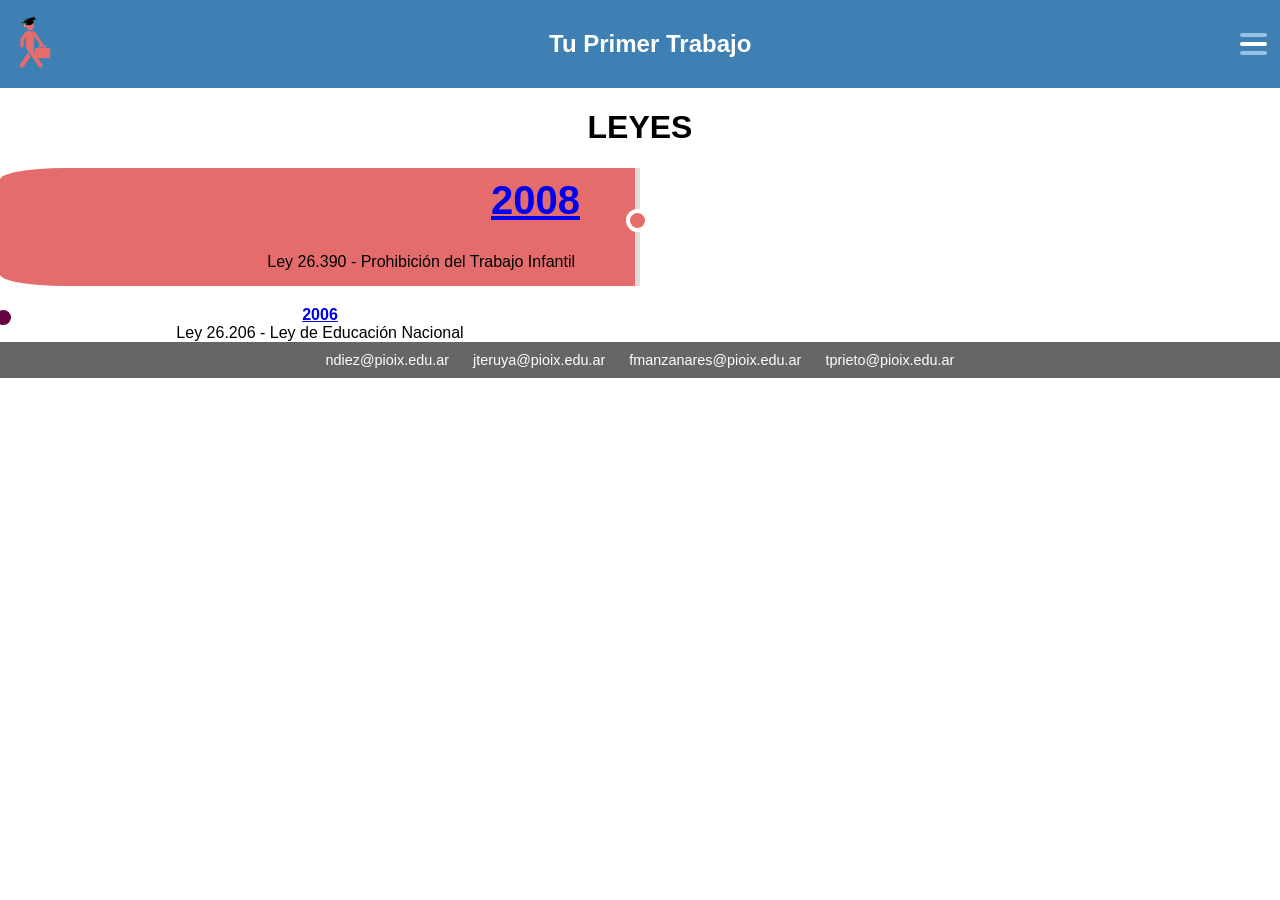
==== html/index2.html @ 0ab8a54b "Commit de la clase del 07/11" ====
<!DOCTYPE html>
<html lang="es">
<head>
    <meta charset="UTF-8">
    <meta name="viewport" content="width=device-width, initial-scale=1.0">
    <title>Tu Primer Trabajo</title>
    <link rel="stylesheet" href="../css/styles2.css">
    <script src="../java/script.js"></script>
</head>
<body>
    <header>
        <img class="logo" src="../img/logo.png" title="logo" onclick="window.location.href='../index.html'" style="cursor: pointer;">
        <h2 class="nombre">Tu Primer Trabajo</h2>
        <div class="hamburger" onclick="hamburger()">
            <span class="celeste"></span>
            <span class="blanco"></span>
            <span class="celeste"></span>
        </div>
    </header>
    <nav id="menu">
        <a href="../html/index2.html">Leyes Laborales</a>
        <a href="../html/index3.html">Modalidad Laboral</a>
        <a href="../html/index4.html">Búsqueda de Trabajo</a>
    </nav>





    
    <main>
        <h1>LEYES</h1>
        <div class="contenedorLinea">
            <div class="leyImp" href="">
                <div class="año">
                    <a href="index2_1.html"><b>2008</b></a>
                </div>
                <div class="ley">Ley 26.390 - Prohibición del Trabajo Infantil</div>
            </div>
            <div class="leyPar" href=""></div>
                <div class="año">
                    <a href="index2_2.html"><b>2006</b></a>
                </div>
                <div class="ley">Ley 26.206 - Ley de Educación Nacional</div>
            </div>
        </div>
        
    </main>











    
    <footer>
        <a>ndiez@pioix.edu.ar</a>
        <a>jteruya@pioix.edu.ar</a>
        <a>fmanzanares@pioix.edu.ar</a>
        <a>tprieto@pioix.edu.ar</a>
    </footer>
</body>
</html>
---- css/styles2.css ----
body {
  font-family: Arial, sans-serif;
  margin: 0;
  padding: 0;
  background-color: #ffffff;
}

header {
  background-color: #3f80b4;
  color: #ffffff;
  padding: 10px;
  display: flex;
  align-items: center;
  justify-content: space-between;
}

.logo {
  width: 4%;
}





/*HAMBURGUER*//*HAMBURGUER*//*HAMBURGUER*//*HAMBURGUER*//*HAMBURGUER*/
/*HAMBURGUER*//*HAMBURGUER*//*HAMBURGUER*//*HAMBURGUER*//*HAMBURGUER*/
.hamburger {
  display: flex;
  flex-direction: column;
  cursor: pointer;
  width: 30px;
  gap: 5px;
  z-index: 2;
}
.hamburger:hover{
  display: flex;
  flex-direction: column;
  cursor: pointer;
  width: 40px;
  transition: 0.3s;
  gap: 5px;
  z-index: 2;
}
.celeste {
  display: block;
  width: 90%;
  height: 4px;
  background-color: #98c1e6;
  border-radius: 5px;
  transition: 0.3s;
}
.blanco {
  display: block;
  width: 90%;
  height: 4px;
  background-color: #ffffff;
  border-radius: 5px;
  transition: 0.3s;
}
#menu {
  display: none;
  background-color: #2c3e50;
  text-align: center;
  padding: 10px 0;
  width: 100%;
}
#menu.visible {
  display: flex;
  justify-content: center;
}
#menu a {
  color: #ffffff;
  text-decoration: none;
  margin: 0 15px;
  padding: 10px;
}
#menu a:hover {
  background-color: #34495e;
  border-radius: 5px;
}
/*HAMBURGUER*//*HAMBURGUER*//*HAMBURGUER*//*HAMBURGUER*//*HAMBURGUER*/
/*HAMBURGUER*//*HAMBURGUER*//*HAMBURGUER*//*HAMBURGUER*//*HAMBURGUER*/








main {
  text-align: center;
}
.contenedorLinea {
  position: relative;
  max-width: 50%;
}
.leyImp {
  position: relative;
  margin-top: 20px;
  margin-bottom: 20px;
  padding-right: 50px;
  background: #e56c6c;
  border-top-left-radius: 10%;
  border-bottom-left-radius: 10%;
  z-index: 0;
}
.leyImp::after {  /* LINEA */
  content: '';
  position: absolute;
  right: 0; 
  top: 0; 
  bottom: 0; 
  width: 5px; 
  background-color: #ddd; 
  z-index: 1;
}
.leyImp::before {  /* PUNTO */
  content: '';
  position: absolute;
  right: -8.5px; 
  top: 35%; 
  width: 15px; 
  height: 15px; 
  background-color: #e66c6c; 
  border-radius: 50%; 
  border: 4.5px solid;
  border-color: #ffffff;
  z-index: 2; 
}

.leyImp .año {
  text-align: right;
  font-size: 40px;
  color: #292929;
  padding: 10px;
  border-radius: 5px;
  position: relative;
  margin-bottom: 5px;
}
.leyImp .ley {
  text-align: right;
  padding: 15px;
  border-radius: 5px;
}
.leyPar {
  position: relative;
  margin-top: 20px;
  margin-bottom: 20px;
  padding-left: 50px;
  background: #660340;
  border-top-left-radius: 10%;
  border-bottom-left-radius: 10%;
  z-index: 0;
}
.leyPar::before {  /* LINEA */
  content: '';
  position: absolute;
  left: 0; 
  top: 0; 
  bottom: 0; 
  width: 5px; 
  background-color: #ddd; 
  z-index: 1;
}
.leyPar::after {  /* PUNTO */
  content: '';
  position: absolute;
  left: -8.5px; 
  top: 35%; 
  width: 15px; 
  height: 15px; 
  background-color: #660340; 
  border-radius: 50%; 
  border: 4.5px solid;
  border-color: #ffffff;
  z-index: 2; 
}

.leyPar .año {
  text-align: left;
  font-size: 40px;
  color: #292929;
  padding: 10px;
  border-radius: 5px;
  position: relative;
  margin-bottom: 5px;
}
.leyPar .ley {
  text-align: left;
  padding: 15px;
  border-radius: 5px;
}

/*FOOTER*//*FOOTER*//*FOOTER*//*FOOTER*//*FOOTER*//*FOOTER*//*FOOTER*/
/*FOOTER*//*FOOTER*//*FOOTER*//*FOOTER*//*FOOTER*//*FOOTER*//*FOOTER*/
footer {
  background-color: #666666;
  color: #ffffff;
  text-align: center;
  padding: 10px;
  font-size: 0.9em;
}

footer a {
  color: #ffffff;
  text-decoration: none;
  margin: 0 10px;
}

footer a:hover {
  text-decoration: underline;
}
/*FOOTER*//*FOOTER*//*FOOTER*//*FOOTER*//*FOOTER*//*FOOTER*//*FOOTER*/
/*FOOTER*//*FOOTER*//*FOOTER*//*FOOTER*//*FOOTER*//*FOOTER*//*FOOTER*/
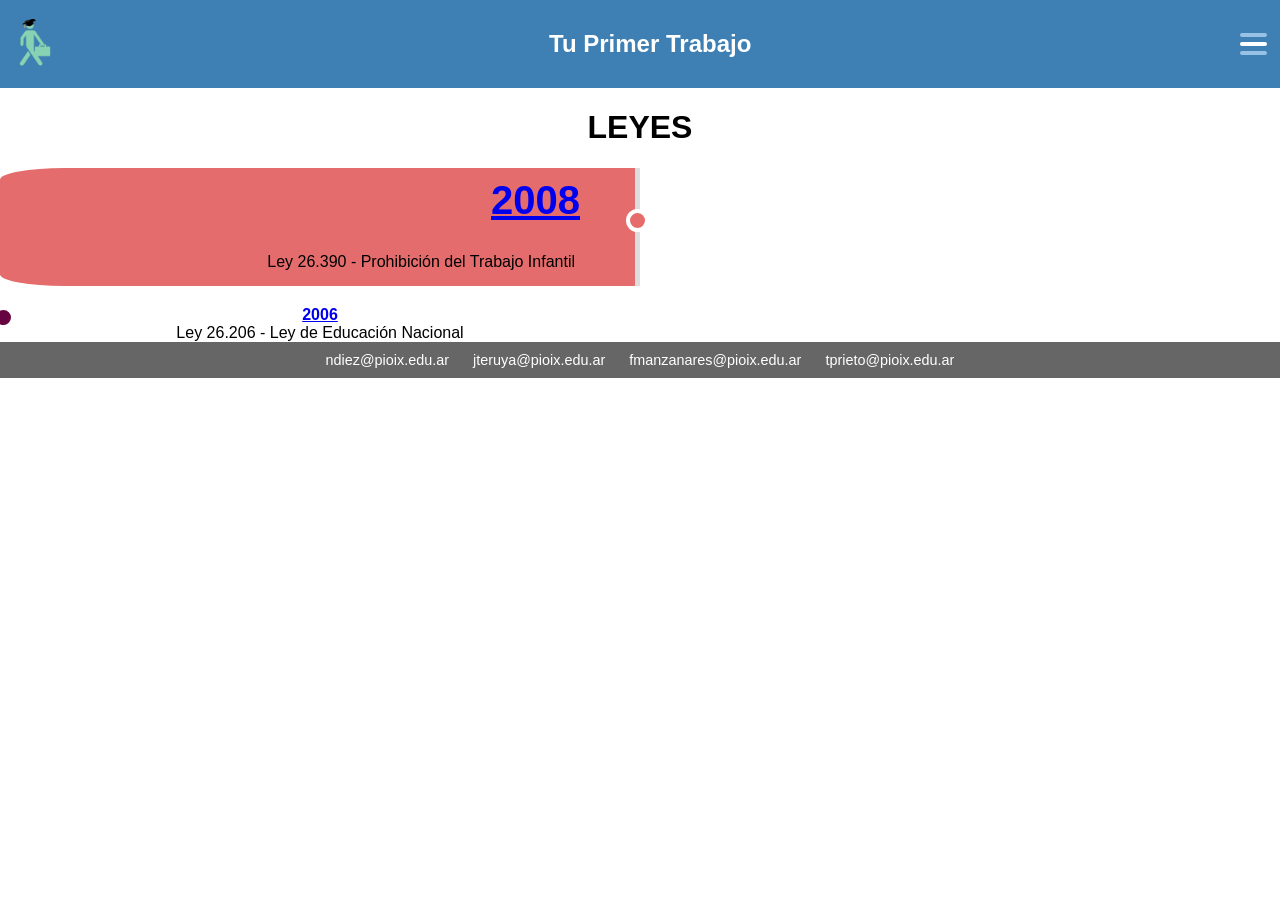
==== commit f048c08b: "Cambios 18/11" ====
--- a/html/index2.html
+++ b/html/index2.html
@@ -1,68 +1,68 @@
-<!DOCTYPE html>
-<html lang="es">
-<head>
-    <meta charset="UTF-8">
-    <meta name="viewport" content="width=device-width, initial-scale=1.0">
-    <title>Tu Primer Trabajo</title>
-    <link rel="stylesheet" href="../css/styles2.css">
-    <script src="../java/script.js"></script>
-</head>
-<body>
-    <header>
-        <img class="logo" src="../img/logo.png" title="logo" onclick="window.location.href='../index.html'" style="cursor: pointer;">
-        <h2 class="nombre">Tu Primer Trabajo</h2>
-        <div class="hamburger" onclick="hamburger()">
-            <span class="celeste"></span>
-            <span class="blanco"></span>
-            <span class="celeste"></span>
-        </div>
-    </header>
-    <nav id="menu">
-        <a href="../html/index2.html">Leyes Laborales</a>
-        <a href="../html/index3.html">Modalidad Laboral</a>
-        <a href="../html/index4.html">Búsqueda de Trabajo</a>
-    </nav>
-
-
-
-
-
-    
-    <main>
-        <h1>LEYES</h1>
-        <div class="contenedorLinea">
-            <div class="leyImp" href="">
-                <div class="año">
-                    <a href="index2_1.html"><b>2008</b></a>
-                </div>
-                <div class="ley">Ley 26.390 - Prohibición del Trabajo Infantil</div>
-            </div>
-            <div class="leyPar" href=""></div>
-                <div class="año">
-                    <a href="index2_2.html"><b>2006</b></a>
-                </div>
-                <div class="ley">Ley 26.206 - Ley de Educación Nacional</div>
-            </div>
-        </div>
-        
-    </main>
-
-
-
-
-
-
-
-
-
-
-
-    
-    <footer>
-        <a>ndiez@pioix.edu.ar</a>
-        <a>jteruya@pioix.edu.ar</a>
-        <a>fmanzanares@pioix.edu.ar</a>
-        <a>tprieto@pioix.edu.ar</a>
-    </footer>
-</body>
+<!DOCTYPE html>
+<html lang="es">
+<head>
+    <meta charset="UTF-8">
+    <meta name="viewport" content="width=device-width, initial-scale=1.0">
+    <title>Tu Primer Trabajo</title>
+    <link rel="stylesheet" href="../css/styles2.css">
+    <script src="../java/script.js"></script>
+</head>
+<body>
+    <header>
+        <img class="logo" src="../img/logo.png" title="logo" onclick="window.location.href='../index.html'" style="cursor: pointer;">
+        <h2 class="nombre">Tu Primer Trabajo</h2>
+        <div class="hamburger" onclick="hamburger()">
+            <span class="celeste"></span>
+            <span class="blanco"></span>
+            <span class="celeste"></span>
+        </div>
+    </header>
+    <nav id="menu">
+        <a href="../html/index2.html">Leyes Laborales</a>
+        <a href="../html/index3.html">Modalidad Laboral</a>
+        <a href="../html/index4.html">Búsqueda de Trabajo</a>
+    </nav>
+
+
+
+
+
+    
+    <main>
+        <h1>LEYES</h1>
+        <div class="contenedorLinea">
+            <div class="leyImp" href="">
+                <div class="año">
+                    <a href="index2_1.html"><b>2008</b></a>
+                </div>
+                <div class="ley">Ley 26.390 - Prohibición del Trabajo Infantil</div>
+            </div>
+            <div class="leyPar" href=""></div>
+                <div class="año">
+                    <a href="index2_2.html"><b>2006</b></a>
+                </div>
+                <div class="ley">Ley 26.206 - Ley de Educación Nacional</div>
+            </div>
+        </div>
+        
+    </main>
+
+
+
+
+
+
+
+
+
+
+
+    
+    <footer>
+        <a>ndiez@pioix.edu.ar</a>
+        <a>jteruya@pioix.edu.ar</a>
+        <a>fmanzanares@pioix.edu.ar</a>
+        <a>tprieto@pioix.edu.ar</a>
+    </footer>
+</body>
 </html>
--- a/css/styles2.css
+++ b/css/styles2.css
@@ -1,215 +1,215 @@
-body {
-  font-family: Arial, sans-serif;
-  margin: 0;
-  padding: 0;
-  background-color: #ffffff;
-}
-
-header {
-  background-color: #3f80b4;
-  color: #ffffff;
-  padding: 10px;
-  display: flex;
-  align-items: center;
-  justify-content: space-between;
-}
-
-.logo {
-  width: 4%;
-}
-
-
-
-
-
-/*HAMBURGUER*//*HAMBURGUER*//*HAMBURGUER*//*HAMBURGUER*//*HAMBURGUER*/
-/*HAMBURGUER*//*HAMBURGUER*//*HAMBURGUER*//*HAMBURGUER*//*HAMBURGUER*/
-.hamburger {
-  display: flex;
-  flex-direction: column;
-  cursor: pointer;
-  width: 30px;
-  gap: 5px;
-  z-index: 2;
-}
-.hamburger:hover{
-  display: flex;
-  flex-direction: column;
-  cursor: pointer;
-  width: 40px;
-  transition: 0.3s;
-  gap: 5px;
-  z-index: 2;
-}
-.celeste {
-  display: block;
-  width: 90%;
-  height: 4px;
-  background-color: #98c1e6;
-  border-radius: 5px;
-  transition: 0.3s;
-}
-.blanco {
-  display: block;
-  width: 90%;
-  height: 4px;
-  background-color: #ffffff;
-  border-radius: 5px;
-  transition: 0.3s;
-}
-#menu {
-  display: none;
-  background-color: #2c3e50;
-  text-align: center;
-  padding: 10px 0;
-  width: 100%;
-}
-#menu.visible {
-  display: flex;
-  justify-content: center;
-}
-#menu a {
-  color: #ffffff;
-  text-decoration: none;
-  margin: 0 15px;
-  padding: 10px;
-}
-#menu a:hover {
-  background-color: #34495e;
-  border-radius: 5px;
-}
-/*HAMBURGUER*//*HAMBURGUER*//*HAMBURGUER*//*HAMBURGUER*//*HAMBURGUER*/
-/*HAMBURGUER*//*HAMBURGUER*//*HAMBURGUER*//*HAMBURGUER*//*HAMBURGUER*/
-
-
-
-
-
-
-
-
-main {
-  text-align: center;
-}
-.contenedorLinea {
-  position: relative;
-  max-width: 50%;
-}
-.leyImp {
-  position: relative;
-  margin-top: 20px;
-  margin-bottom: 20px;
-  padding-right: 50px;
-  background: #e56c6c;
-  border-top-left-radius: 10%;
-  border-bottom-left-radius: 10%;
-  z-index: 0;
-}
-.leyImp::after {  /* LINEA */
-  content: '';
-  position: absolute;
-  right: 0; 
-  top: 0; 
-  bottom: 0; 
-  width: 5px; 
-  background-color: #ddd; 
-  z-index: 1;
-}
-.leyImp::before {  /* PUNTO */
-  content: '';
-  position: absolute;
-  right: -8.5px; 
-  top: 35%; 
-  width: 15px; 
-  height: 15px; 
-  background-color: #e66c6c; 
-  border-radius: 50%; 
-  border: 4.5px solid;
-  border-color: #ffffff;
-  z-index: 2; 
-}
-
-.leyImp .año {
-  text-align: right;
-  font-size: 40px;
-  color: #292929;
-  padding: 10px;
-  border-radius: 5px;
-  position: relative;
-  margin-bottom: 5px;
-}
-.leyImp .ley {
-  text-align: right;
-  padding: 15px;
-  border-radius: 5px;
-}
-.leyPar {
-  position: relative;
-  margin-top: 20px;
-  margin-bottom: 20px;
-  padding-left: 50px;
-  background: #660340;
-  border-top-left-radius: 10%;
-  border-bottom-left-radius: 10%;
-  z-index: 0;
-}
-.leyPar::before {  /* LINEA */
-  content: '';
-  position: absolute;
-  left: 0; 
-  top: 0; 
-  bottom: 0; 
-  width: 5px; 
-  background-color: #ddd; 
-  z-index: 1;
-}
-.leyPar::after {  /* PUNTO */
-  content: '';
-  position: absolute;
-  left: -8.5px; 
-  top: 35%; 
-  width: 15px; 
-  height: 15px; 
-  background-color: #660340; 
-  border-radius: 50%; 
-  border: 4.5px solid;
-  border-color: #ffffff;
-  z-index: 2; 
-}
-
-.leyPar .año {
-  text-align: left;
-  font-size: 40px;
-  color: #292929;
-  padding: 10px;
-  border-radius: 5px;
-  position: relative;
-  margin-bottom: 5px;
-}
-.leyPar .ley {
-  text-align: left;
-  padding: 15px;
-  border-radius: 5px;
-}
-
-/*FOOTER*//*FOOTER*//*FOOTER*//*FOOTER*//*FOOTER*//*FOOTER*//*FOOTER*/
-/*FOOTER*//*FOOTER*//*FOOTER*//*FOOTER*//*FOOTER*//*FOOTER*//*FOOTER*/
-footer {
-  background-color: #666666;
-  color: #ffffff;
-  text-align: center;
-  padding: 10px;
-  font-size: 0.9em;
-}
-
-footer a {
-  color: #ffffff;
-  text-decoration: none;
-  margin: 0 10px;
-}
-
-footer a:hover {
-  text-decoration: underline;
-}
-/*FOOTER*//*FOOTER*//*FOOTER*//*FOOTER*//*FOOTER*//*FOOTER*//*FOOTER*/
+body {
+  font-family: Arial, sans-serif;
+  margin: 0;
+  padding: 0;
+  background-color: #ffffff;
+}
+
+header {
+  background-color: #3f80b4;
+  color: #ffffff;
+  padding: 10px;
+  display: flex;
+  align-items: center;
+  justify-content: space-between;
+}
+
+.logo {
+  width: 4%;
+}
+
+
+
+
+
+/*HAMBURGUER*//*HAMBURGUER*//*HAMBURGUER*//*HAMBURGUER*//*HAMBURGUER*/
+/*HAMBURGUER*//*HAMBURGUER*//*HAMBURGUER*//*HAMBURGUER*//*HAMBURGUER*/
+.hamburger {
+  display: flex;
+  flex-direction: column;
+  cursor: pointer;
+  width: 30px;
+  gap: 5px;
+  z-index: 2;
+  transition: all ease 0.3s;
+}
+.hamburger:hover{
+  display: flex;
+  flex-direction: column;
+  cursor: pointer;
+  transform: scale(1.2);
+  gap: 5px;
+  z-index: 2;
+}
+.celeste {
+  display: block;
+  width: 90%;
+  height: 4px;
+  background-color: #98c1e6;
+  border-radius: 5px;
+  transition: 0.3s;
+}
+.blanco {
+  display: block;
+  width: 90%;
+  height: 4px;
+  background-color: #ffffff;
+  border-radius: 5px;
+  transition: 0.3s;
+}
+#menu {
+  display: none;
+  background-color: #2c3e50;
+  text-align: center;
+  padding: 10px 0;
+  width: 100%;
+}
+#menu.visible {
+  display: flex;
+  justify-content: center;
+}
+#menu a {
+  color: #ffffff;
+  text-decoration: none;
+  margin: 0 15px;
+  padding: 10px;
+}
+#menu a:hover {
+  background-color: #34495e;
+  border-radius: 5px;
+}
+/*HAMBURGUER*//*HAMBURGUER*//*HAMBURGUER*//*HAMBURGUER*//*HAMBURGUER*/
+/*HAMBURGUER*//*HAMBURGUER*//*HAMBURGUER*//*HAMBURGUER*//*HAMBURGUER*/
+
+
+
+
+
+
+
+
+main {
+  text-align: center;
+}
+.contenedorLinea {
+  position: relative;
+  max-width: 50%;
+}
+.leyImp {
+  position: relative;
+  margin-top: 20px;
+  margin-bottom: 20px;
+  padding-right: 50px;
+  background: #e56c6c;
+  border-top-left-radius: 10%;
+  border-bottom-left-radius: 10%;
+  z-index: 0;
+}
+.leyImp::after {  /* LINEA */
+  content: '';
+  position: absolute;
+  right: 0; 
+  top: 0; 
+  bottom: 0; 
+  width: 5px; 
+  background-color: #ddd; 
+  z-index: 1;
+}
+.leyImp::before {  /* PUNTO */
+  content: '';
+  position: absolute;
+  right: -8.5px; 
+  top: 35%; 
+  width: 15px; 
+  height: 15px; 
+  background-color: #e66c6c; 
+  border-radius: 50%; 
+  border: 4.5px solid;
+  border-color: #ffffff;
+  z-index: 2; 
+}
+
+.leyImp .año {
+  text-align: right;
+  font-size: 40px;
+  color: #292929;
+  padding: 10px;
+  border-radius: 5px;
+  position: relative;
+  margin-bottom: 5px;
+}
+.leyImp .ley {
+  text-align: right;
+  padding: 15px;
+  border-radius: 5px;
+}
+.leyPar {
+  position: relative;
+  margin-top: 20px;
+  margin-bottom: 20px;
+  padding-left: 50px;
+  background: #660340;
+  border-top-left-radius: 10%;
+  border-bottom-left-radius: 10%;
+  z-index: 0;
+}
+.leyPar::before {  /* LINEA */
+  content: '';
+  position: absolute;
+  left: 0; 
+  top: 0; 
+  bottom: 0; 
+  width: 5px; 
+  background-color: #ddd; 
+  z-index: 1;
+}
+.leyPar::after {  /* PUNTO */
+  content: '';
+  position: absolute;
+  left: -8.5px; 
+  top: 35%; 
+  width: 15px; 
+  height: 15px; 
+  background-color: #660340; 
+  border-radius: 50%; 
+  border: 4.5px solid;
+  border-color: #ffffff;
+  z-index: 2; 
+}
+
+.leyPar .año {
+  text-align: left;
+  font-size: 40px;
+  color: #292929;
+  padding: 10px;
+  border-radius: 5px;
+  position: relative;
+  margin-bottom: 5px;
+}
+.leyPar .ley {
+  text-align: left;
+  padding: 15px;
+  border-radius: 5px;
+}
+
+/*FOOTER*//*FOOTER*//*FOOTER*//*FOOTER*//*FOOTER*//*FOOTER*//*FOOTER*/
+/*FOOTER*//*FOOTER*//*FOOTER*//*FOOTER*//*FOOTER*//*FOOTER*//*FOOTER*/
+footer {
+  background-color: #666666;
+  color: #ffffff;
+  text-align: center;
+  padding: 10px;
+  font-size: 0.9em;
+}
+
+footer a {
+  color: #ffffff;
+  text-decoration: none;
+  margin: 0 10px;
+}
+
+footer a:hover {
+  text-decoration: underline;
+}
+/*FOOTER*//*FOOTER*//*FOOTER*//*FOOTER*//*FOOTER*//*FOOTER*//*FOOTER*/
 /*FOOTER*//*FOOTER*//*FOOTER*//*FOOTER*//*FOOTER*//*FOOTER*//*FOOTER*/
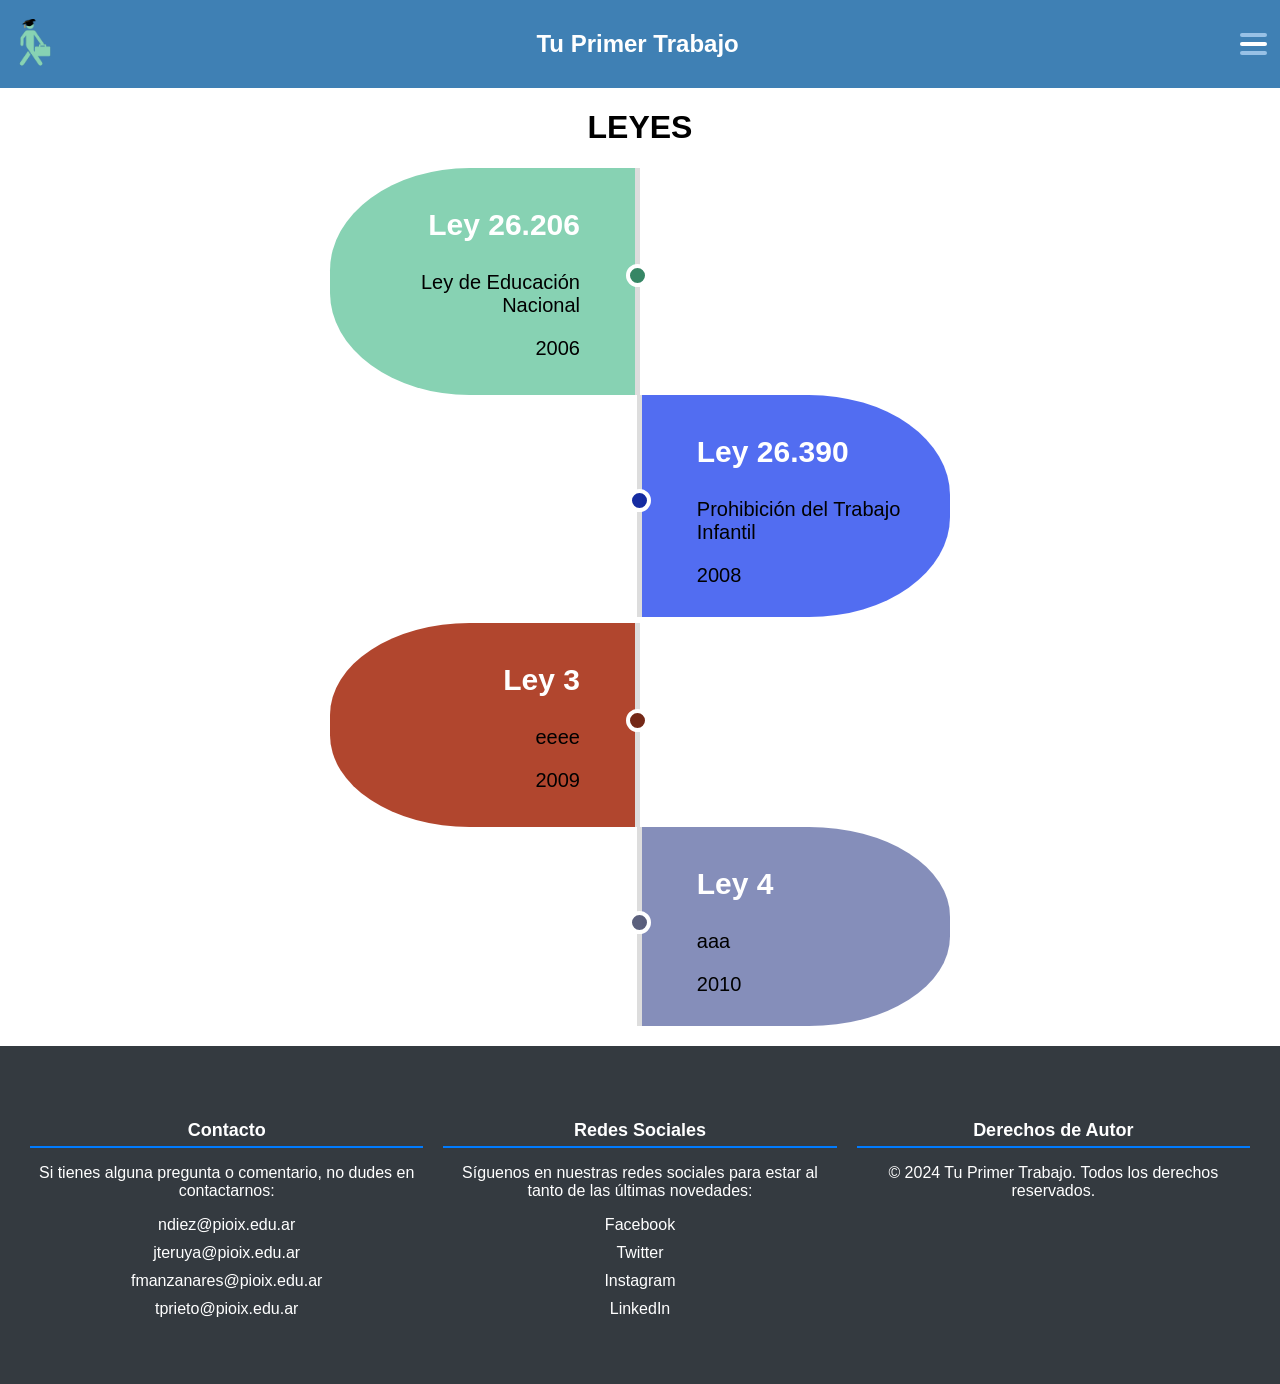
==== commit 92756b1e: "cambios 18/11" ====
--- a/html/index2.html
+++ b/html/index2.html
@@ -1,68 +1,117 @@
-<!DOCTYPE html>
-<html lang="es">
-<head>
-    <meta charset="UTF-8">
-    <meta name="viewport" content="width=device-width, initial-scale=1.0">
-    <title>Tu Primer Trabajo</title>
-    <link rel="stylesheet" href="../css/styles2.css">
-    <script src="../java/script.js"></script>
-</head>
-<body>
-    <header>
-        <img class="logo" src="../img/logo.png" title="logo" onclick="window.location.href='../index.html'" style="cursor: pointer;">
-        <h2 class="nombre">Tu Primer Trabajo</h2>
-        <div class="hamburger" onclick="hamburger()">
-            <span class="celeste"></span>
-            <span class="blanco"></span>
-            <span class="celeste"></span>
-        </div>
-    </header>
-    <nav id="menu">
-        <a href="../html/index2.html">Leyes Laborales</a>
-        <a href="../html/index3.html">Modalidad Laboral</a>
-        <a href="../html/index4.html">Búsqueda de Trabajo</a>
-    </nav>
-
-
-
-
-
-    
-    <main>
-        <h1>LEYES</h1>
-        <div class="contenedorLinea">
-            <div class="leyImp" href="">
-                <div class="año">
-                    <a href="index2_1.html"><b>2008</b></a>
-                </div>
-                <div class="ley">Ley 26.390 - Prohibición del Trabajo Infantil</div>
-            </div>
-            <div class="leyPar" href=""></div>
-                <div class="año">
-                    <a href="index2_2.html"><b>2006</b></a>
-                </div>
-                <div class="ley">Ley 26.206 - Ley de Educación Nacional</div>
-            </div>
-        </div>
-        
-    </main>
-
-
-
-
-
-
-
-
-
-
-
-    
-    <footer>
-        <a>ndiez@pioix.edu.ar</a>
-        <a>jteruya@pioix.edu.ar</a>
-        <a>fmanzanares@pioix.edu.ar</a>
-        <a>tprieto@pioix.edu.ar</a>
-    </footer>
-</body>
+<!DOCTYPE html>
+<html lang="es">
+<head>
+    <meta charset="UTF-8">
+    <meta name="viewport" content="width=device-width, initial-scale=1.0">
+    <title>Tu Primer Trabajo</title>
+    <link rel="stylesheet" href="../css/styles2.css">
+    <script src="../java/script.js"></script>
+    <link rel="icon" href="../img/logo.png">
+
+</head>
+<body>
+    <header>
+        <img class="logo" src="../img/logo.png" title="logo" onclick="window.location.href='../index.html'" style="cursor: pointer;">
+        <h2 class="nombre">Tu Primer Trabajo</h2>
+        <div class="hamburger" onclick="hamburger()">
+            <span class="celeste"></span>
+            <span class="blanco"></span>
+            <span class="celeste"></span>
+        </div>
+    </header>
+    <nav id="menu">
+        <a href="../html/index3.html">Modalidad Laboral</a>
+        <a href="../html/index4.html">Búsqueda de Trabajo</a>
+    </nav>
+
+
+
+
+
+    
+    <main>
+
+        <h1>LEYES</h1>
+
+        <div class="aux"></div>
+            <div class="contenedorLinea">
+
+                <div class="ley1" onclick="window.location.href='ley26206.html'">
+                    <section>
+                        <p class="número"><b>Ley 26.206</b></p>
+                        <p class="ley">Ley de Educación Nacional</p>
+                        <div class="año">2006</div>
+                    </section>
+                </div>
+
+                <div class="ley2" onclick="window.location.href='ley26390.html'">
+                    <section>
+                        <p class="número"><b>Ley 26.390</b></p>
+                        <p class="ley">Prohibición del Trabajo Infantil</p>
+                        <div class="año">2008</div>
+                    </section>              
+                </div>
+
+
+
+                <div class="ley3" onclick="window.location.href='ley26206.html'">
+                    <section>
+                        <p class="número"><b>Ley 3</b></p>
+                        <p class="ley">eeee</p>
+                        <div class="año">2009</div>
+                    </section>              
+                </div>
+
+                <div class="ley4" onclick="window.location.href='ley26390.html'">
+                    <section>
+                        <p class="número"><b>Ley 4</b></p>
+                        <p class="ley">aaa</p>
+                        <div class="año">2010</div>
+                    </section>
+                </div>
+
+            </div>
+        </div>
+    </main>
+
+
+
+
+
+
+
+
+
+
+
+    
+    <footer>
+        <div class="footer-general">
+            <div class="footer-seccion">
+                <h4>Contacto</h4>
+                <p>Si tienes alguna pregunta o comentario, no dudes en contactarnos:</p>
+                <ul>
+                    <li>ndiez@pioix.edu.ar</li>
+                    <li>jteruya@pioix.edu.ar</li>
+                    <li>fmanzanares@pioix.edu.ar</li>
+                    <li>tprieto@pioix.edu.ar</li>
+                </ul>
+            </div>
+            <div class="footer-seccion">
+                <h4>Redes Sociales</h4>
+                <p>Síguenos en nuestras redes sociales para estar al tanto de las últimas novedades:</p>
+                <ul>
+                    <li><a href="https://facebook.com" target="_blank">Facebook</a></li>
+                    <li><a href="https://twitter.com" target="_blank">Twitter</a></li>
+                    <li><a href="https://instagram.com" target="_blank">Instagram</a></li>
+                    <li><a href="https://linkedin.com" target="_blank">LinkedIn</a></li>
+                </ul>
+            </div>
+            <div class="footer-seccion">
+                <h4>Derechos de Autor</h4>
+                <p>&copy; 2024 Tu Primer Trabajo. Todos los derechos reservados.</p>
+            </div>
+        </div>
+    </footer>
+</body>
 </html>
--- a/css/styles2.css
+++ b/css/styles2.css
@@ -1,215 +1,653 @@
-body {
-  font-family: Arial, sans-serif;
-  margin: 0;
-  padding: 0;
-  background-color: #ffffff;
-}
-
-header {
-  background-color: #3f80b4;
-  color: #ffffff;
-  padding: 10px;
-  display: flex;
-  align-items: center;
-  justify-content: space-between;
-}
-
-.logo {
-  width: 4%;
-}
-
-
-
-
-
-/*HAMBURGUER*//*HAMBURGUER*//*HAMBURGUER*//*HAMBURGUER*//*HAMBURGUER*/
-/*HAMBURGUER*//*HAMBURGUER*//*HAMBURGUER*//*HAMBURGUER*//*HAMBURGUER*/
-.hamburger {
-  display: flex;
-  flex-direction: column;
-  cursor: pointer;
-  width: 30px;
-  gap: 5px;
-  z-index: 2;
-  transition: all ease 0.3s;
-}
-.hamburger:hover{
-  display: flex;
-  flex-direction: column;
-  cursor: pointer;
-  transform: scale(1.2);
-  gap: 5px;
-  z-index: 2;
-}
-.celeste {
-  display: block;
-  width: 90%;
-  height: 4px;
-  background-color: #98c1e6;
-  border-radius: 5px;
-  transition: 0.3s;
-}
-.blanco {
-  display: block;
-  width: 90%;
-  height: 4px;
-  background-color: #ffffff;
-  border-radius: 5px;
-  transition: 0.3s;
-}
-#menu {
-  display: none;
-  background-color: #2c3e50;
-  text-align: center;
-  padding: 10px 0;
-  width: 100%;
-}
-#menu.visible {
-  display: flex;
-  justify-content: center;
-}
-#menu a {
-  color: #ffffff;
-  text-decoration: none;
-  margin: 0 15px;
-  padding: 10px;
-}
-#menu a:hover {
-  background-color: #34495e;
-  border-radius: 5px;
-}
-/*HAMBURGUER*//*HAMBURGUER*//*HAMBURGUER*//*HAMBURGUER*//*HAMBURGUER*/
-/*HAMBURGUER*//*HAMBURGUER*//*HAMBURGUER*//*HAMBURGUER*//*HAMBURGUER*/
-
-
-
-
-
-
-
-
-main {
-  text-align: center;
-}
-.contenedorLinea {
-  position: relative;
-  max-width: 50%;
-}
-.leyImp {
-  position: relative;
-  margin-top: 20px;
-  margin-bottom: 20px;
-  padding-right: 50px;
-  background: #e56c6c;
-  border-top-left-radius: 10%;
-  border-bottom-left-radius: 10%;
-  z-index: 0;
-}
-.leyImp::after {  /* LINEA */
-  content: '';
-  position: absolute;
-  right: 0; 
-  top: 0; 
-  bottom: 0; 
-  width: 5px; 
-  background-color: #ddd; 
-  z-index: 1;
-}
-.leyImp::before {  /* PUNTO */
-  content: '';
-  position: absolute;
-  right: -8.5px; 
-  top: 35%; 
-  width: 15px; 
-  height: 15px; 
-  background-color: #e66c6c; 
-  border-radius: 50%; 
-  border: 4.5px solid;
-  border-color: #ffffff;
-  z-index: 2; 
-}
-
-.leyImp .año {
-  text-align: right;
-  font-size: 40px;
-  color: #292929;
-  padding: 10px;
-  border-radius: 5px;
-  position: relative;
-  margin-bottom: 5px;
-}
-.leyImp .ley {
-  text-align: right;
-  padding: 15px;
-  border-radius: 5px;
-}
-.leyPar {
-  position: relative;
-  margin-top: 20px;
-  margin-bottom: 20px;
-  padding-left: 50px;
-  background: #660340;
-  border-top-left-radius: 10%;
-  border-bottom-left-radius: 10%;
-  z-index: 0;
-}
-.leyPar::before {  /* LINEA */
-  content: '';
-  position: absolute;
-  left: 0; 
-  top: 0; 
-  bottom: 0; 
-  width: 5px; 
-  background-color: #ddd; 
-  z-index: 1;
-}
-.leyPar::after {  /* PUNTO */
-  content: '';
-  position: absolute;
-  left: -8.5px; 
-  top: 35%; 
-  width: 15px; 
-  height: 15px; 
-  background-color: #660340; 
-  border-radius: 50%; 
-  border: 4.5px solid;
-  border-color: #ffffff;
-  z-index: 2; 
-}
-
-.leyPar .año {
-  text-align: left;
-  font-size: 40px;
-  color: #292929;
-  padding: 10px;
-  border-radius: 5px;
-  position: relative;
-  margin-bottom: 5px;
-}
-.leyPar .ley {
-  text-align: left;
-  padding: 15px;
-  border-radius: 5px;
-}
-
-/*FOOTER*//*FOOTER*//*FOOTER*//*FOOTER*//*FOOTER*//*FOOTER*//*FOOTER*/
-/*FOOTER*//*FOOTER*//*FOOTER*//*FOOTER*//*FOOTER*//*FOOTER*//*FOOTER*/
-footer {
-  background-color: #666666;
-  color: #ffffff;
-  text-align: center;
-  padding: 10px;
-  font-size: 0.9em;
-}
-
-footer a {
-  color: #ffffff;
-  text-decoration: none;
-  margin: 0 10px;
-}
-
-footer a:hover {
-  text-decoration: underline;
-}
-/*FOOTER*//*FOOTER*//*FOOTER*//*FOOTER*//*FOOTER*//*FOOTER*//*FOOTER*/
+body {
+  font-family: Arial, sans-serif;
+  margin: 0;
+  padding: 0;
+  background-color: #ffffff;
+}
+
+header {
+  background-color: #3f80b4;
+  color: #ffffff;
+  padding: 10px;
+  display: flex;
+  align-items: center;
+  justify-content: space-between;
+}
+.logo {
+  width: 4%;
+  transition: all ease 0.3s;
+  @media (max-width:768px) {
+    width: 12.5%;
+  }
+  @media (min-width:768px) and (max-width:1024px) {
+    width: 6.5%; 
+  }
+}
+.logo:hover{
+  display: flex;
+  flex-direction: column;
+  cursor: pointer;
+  transform: scale(1.15);
+  gap: 5px;
+  z-index: 2;
+}
+@media (min-width: 1025px) {
+  header h2.nombre {
+    margin-right: 2%;
+  }
+}
+@media (min-width: 769px) and (max-width: 1024px) {
+  header h2.nombre {
+    margin-right: 3.5%;
+  }
+}
+@media (max-width: 768px) {
+  header h2.nombre {
+    margin-right: 5.5%;
+  }
+}
+/*HAMBURGUER*//*HAMBURGUER*//*HAMBURGUER*//*HAMBURGUER*//*HAMBURGUER*/
+/*HAMBURGUER*//*HAMBURGUER*//*HAMBURGUER*//*HAMBURGUER*//*HAMBURGUER*/
+.hamburger {
+display: flex;
+flex-direction: column;
+width: 30px;
+gap: 5px;
+z-index: 2;
+transition: all ease 0.3s;
+}
+.hamburger:hover{
+  display: flex;
+  flex-direction: column;
+  cursor: pointer;
+  transform: scale(1.3);
+  gap: 5px;
+  z-index: 2;
+}
+.celeste {
+display: block;
+width: 90%;
+height: 4px;
+background-color: #98c1e6;
+border-radius: 5px;
+
+}
+.blanco {
+display: block;
+width: 90%;
+height: 4px;
+background-color: #ffffff;
+border-radius: 5px;
+transition: 0.3s;
+}
+#menu {
+  display: none;
+  background-color: #2c3e50;
+  text-align: center;
+  padding: 10px 0;
+  width: 100%;
+}
+#menu.visible {
+  display: flex;
+  justify-content: center;
+}
+#menu a {
+  color: #ffffff;
+  text-decoration: none;
+  margin: 0 15px;
+  padding: 10px;
+  transition: all ease 0.3s;
+}
+#menu a:hover {
+  background-color: #34495e;
+  border-radius: 5px;
+  cursor: pointer;
+  transform: scale(1.1);
+}
+/*HAMBURGUER*//*HAMBURGUER*//*HAMBURGUER*//*HAMBURGUER*//*HAMBURGUER*/
+/*HAMBURGUER*//*HAMBURGUER*//*HAMBURGUER*//*HAMBURGUER*//*HAMBURGUER*/
+
+
+
+
+
+
+
+/*MAIN*//*MAIN*//*MAIN*//*MAIN*//*MAIN*//*MAIN*//*MAIN*//*MAIN*//*MAIN*/
+/*MAIN*//*MAIN*//*MAIN*//*MAIN*//*MAIN*//*MAIN*//*MAIN*//*MAIN*//*MAIN*/
+@media (min-width: 1025px) {
+
+  main {
+    text-align: center;
+  }
+  .contenedorLinea {
+    position: relative;
+    max-width: 100%;
+    margin-top: 20px;
+  }
+
+
+
+  .ley1 {
+    position: relative;
+    margin-left: 330px;
+    margin-right: 50%;
+    padding-right: 50px;
+    padding-bottom: 20px;
+    background-color: #87D2B3;
+    border-bottom-left-radius: 45%;
+    border-top-left-radius: 45%;
+    z-index: 0;
+    transition: all ease 0.25s;
+
+  }
+  .ley1:hover {
+    padding: 2.5% 0 2.5%;
+    margin-left: 0px;
+    cursor: pointer;
+    padding-right: 50px;
+    border-bottom-left-radius: 0;
+    border-top-left-radius: 0;
+    z-index: 0;
+  }
+  .ley1::after {  /* LINEA */
+    content: '';
+    position: absolute;
+    right: 0; 
+    top: 0; 
+    bottom: 0; 
+    width: 5px; 
+    background-color: #ddd; 
+    z-index: 1;
+  }
+  .ley1::before {  /* PUNTO */
+    content: '';
+    position: absolute;
+    right: -8.5px; 
+    top: 42.5%; 
+    width: 15px; 
+    height: 15px; 
+    background-color: #368665; 
+    border-radius: 50%; 
+    border: 4.5px solid;
+    border-color: #ffffff;
+    z-index: 2; 
+  }
+  .ley1 section {
+    position: relative;
+    text-align: right;
+    padding: 10px;
+    margin-bottom: 5px;
+  }
+
+
+
+
+
+  .ley2 {
+    position: relative;
+    padding-bottom: 20px;
+    margin-right: 330px;
+    margin-left: 49.75%;
+    margin-bottom: 20px;
+    padding-left: 50px;
+    background-color: #506bf1fb;
+    border-top-right-radius: 45%;
+    border-bottom-right-radius: 45%;
+    z-index: 0;
+    transition: all ease 0.25s;
+  }
+  .ley2:hover {
+    padding: 2.5% 0 2.5%;
+    margin-right: 0px;
+    cursor: pointer;
+    padding-left: 50px;
+    border-top-right-radius: 0%;
+    border-bottom-right-radius: 0%;
+    z-index: 0;
+  }
+  .ley2::before {  /* LINEA */
+    content: '';
+    position: absolute;
+    left: 0; 
+    top: 0; 
+    bottom: 0; 
+    width: 5px; 
+    background-color: #ddd; 
+    z-index: 1;
+  }
+  .ley2::after {  /* PUNTO */
+    content: '';
+    position: absolute;
+    left: -8.5px; 
+    top: 42.5%; 
+    width: 15px; 
+    height: 15px; 
+    background-color: #12299ffb; 
+    border-radius: 50%; 
+    border: 4.5px solid;
+    border-color: #ffffff;
+    z-index: 2; 
+  }
+  .ley2 section {
+    position: relative;
+    text-align: left;
+    padding: 10px;
+  }
+
+
+
+
+  .ley3 {
+    position: relative;
+    margin-top: -1.1%;
+    margin-left: 330px;
+    padding-bottom: 20px;
+    margin-right: 50%;
+    padding-right: 50px;
+    background-color: #b1462e;
+    border-bottom-left-radius: 45%;
+    border-top-left-radius: 45%;
+    z-index: 0;
+    transition: all ease 0.25s;
+  }
+  .ley3:hover {
+    padding: 2.5% 0 2.5%;
+    margin-left: 0px;
+    cursor: pointer;
+    padding-right: 50px;
+    border-top-left-radius: 0%;
+    border-bottom-left-radius: 0%;
+    z-index: 0;
+  }
+  .ley3::after {  /* LINEA */
+    content: '';
+    position: absolute;
+    right: 0; 
+    top: 0; 
+    bottom: 0; 
+    width: 5px; 
+    background-color: #ddd; 
+    z-index: 1;
+  }
+  .ley3::before {  /* PUNTO */
+    content: '';
+    position: absolute;
+    right: -8.5px; 
+    top: 42.5%; 
+    width: 15px; 
+    height: 15px; 
+    background-color: #742817; 
+    border-radius: 50%; 
+    border: 4.5px solid;
+    border-color: #ffffff;
+    z-index: 2; 
+  }
+  .ley3 section {
+    position: relative;
+    text-align: right;
+    padding: 10px;
+    margin-bottom: 5px;
+  }
+
+
+
+
+
+  .ley4 {
+    position: relative;
+    margin-top: 0px;
+    margin-right: 330px;
+    margin-left: 49.75%;
+    padding-bottom: 20px;
+    margin-bottom: 20px;
+    padding-left: 50px;
+    background-color: #848db9fb;
+    border-top-right-radius: 45%;
+    border-bottom-right-radius: 45%;
+    z-index: 0;
+    transition: all ease 0.25s;
+  }
+  .ley4:hover {
+    padding: 2.5% 0 2.5%;
+    margin-right: 0;
+    margin-bottom: 0;
+    cursor: pointer;
+    padding-left: 50px;
+    border-top-right-radius: 0%;
+    border-bottom-right-radius: 0%;
+    z-index: 0;
+  }
+  .ley4::before {  /* LINEA */
+    content: '';
+    position: absolute;
+    left: 0; 
+    top: 0; 
+    bottom: 0; 
+    width: 5px; 
+    background-color: #ddd; 
+    z-index: 1;
+  }
+  .ley4::after {  /* PUNTO */
+    content: '';
+    position: absolute;
+    left: -8.5px; 
+    top: 42.5%; 
+    width: 15px; 
+    height: 15px; 
+    background-color: #585d7bfb; 
+    border-radius: 50%; 
+    border: 4.5px solid;
+    border-color: #ffffff;
+    z-index: 2; 
+  }
+  .ley4 section {
+    position: relative;
+    text-align: left;
+    padding: 10px;
+  }
+
+
+
+
+
+  .número {
+    font-size: 30px;
+    color: #ffffff;
+    text-decoration: none;
+  }
+  .ley{
+    font-size: 20px;
+    margin-top: -1px;
+  }
+  .año {
+    font-size: 20px;
+  }
+}
+
+
+
+
+
+
+@media (max-width: 768px) {
+
+  main {
+    text-align: center;
+  }
+  .contenedorLinea {
+    margin-top: 20px;
+  }
+  
+  
+  .ley1 {
+    margin: 0px 40px 10px 40px;
+    padding: 20px;
+    background-color: #87D2B3;
+    z-index: 0;
+    border-radius: 50%;
+    transition: all ease 0.25s;
+  }
+  .ley1:hover {
+    margin: 0px 0px 10px 0px;
+    padding: 25px;
+    cursor: pointer;
+    border-radius: 0%;
+    z-index: -2;
+  }
+  .ley1 section {
+    position: relative;
+    text-align: center;
+    padding: 10px;
+    margin-bottom: 5px;
+  }
+  
+  
+  .ley2 {
+    margin: 10px 40px 10px 40px;
+    padding: 20px;
+    background-color: #506bf1fb;
+    z-index: 0;
+    border-radius: 50%;
+    transition: all ease 0.25s;
+  }
+  .ley2:hover {
+    margin: 10px 0px 10px 0px;
+    padding: 25px;
+    cursor: pointer;
+    border-radius: 0%;
+    z-index: 0;
+  }
+  .ley2 section {
+    position: relative;
+    text-align: center;
+    padding: 10px;
+    margin-bottom: 5px;
+  }
+
+  
+  .ley3 {
+    margin: 10px 40px 10px 40px;
+    padding: 20px;
+    background-color: #b1462e;
+    z-index: 0;
+    border-radius: 50%;
+    transition: all ease 0.25s;
+  }
+  .ley3:hover {
+    margin: 10px 0px 10px 0px;
+    padding: 25px;
+    cursor: pointer;
+    border-radius: 0%;
+    z-index: 0;
+  }
+  .ley3 section {
+    position: relative;
+    text-align: center;
+    padding: 10px;
+    margin-bottom: 5px;
+  }
+
+  
+  .ley4 {
+    margin: 10px 40px 10px 40px;
+    padding: 20px;
+    background-color: #848db9fb;
+    z-index: 0;
+    border-radius: 50%;
+    transition: all ease 0.25s;
+  }
+  .ley4:hover {
+    margin: 10px 0px 0px 0px;
+    padding: 25px;
+    cursor: pointer;
+    border-radius: 0%;
+    z-index: 0;
+  }
+  .ley4 section {
+    position: relative;
+    text-align: center;
+    padding: 10px;
+    margin-bottom: 5px;
+  }
+  
+  .número {
+    font-size: 30px;
+    color: #ffffff;
+    text-decoration: none;
+  }
+  .ley{
+    font-size: 20px;
+    margin-top: -1px;
+  }
+  .año {
+    font-size: 20px;
+  }
+  .footer-general {
+    flex-direction: column;
+    align-items: center;
+}
+
+.footer-seccion {
+    margin: 20px 0;
+}
+}
+
+
+
+@media (min-width: 769px) and (max-width: 1024px) {
+
+  main {
+    text-align: center;
+  }
+  .contenedorLinea {
+    display: grid;
+    grid-template-columns: 50% 50%;
+    grid-template-rows: 50% 50%;
+  }
+  .ley1 {
+    margin: 15px 7.5px 7.5px 15px;
+    padding: 20px;
+    background-color: #87D2B3;
+    border-top-left-radius: 30%;
+    transition: all ease 0.3s;
+  }
+  .ley1:hover {
+    margin: 0px 7.5px 7.5px 0px;
+    padding: 25px;
+    cursor: pointer;
+    border-radius: 0%;
+  }
+  .ley1 section {
+    text-align: center;
+    padding: 10px;
+    margin-bottom: 5px;
+  }
+  
+  
+  .ley2 {
+    margin: 15px 15px 7.5px 7.5px;
+    padding: 20px;
+    background-color: #506bf1fb;
+    border-top-right-radius: 30%;
+    transition: all ease 0.3s;
+  }
+  .ley2:hover {
+    margin: 0px 0px 7.5px 7.5px;
+    padding: 25px;
+    cursor: pointer;
+    border-radius: 0%;
+  }
+  .ley2 section {
+    text-align: center;
+    padding: 10px;
+    margin-bottom: 5px;
+  }
+
+  
+  .ley3 {
+    margin: 7.5px 7.5px 15px 15px;
+    padding: 20px;
+    background-color: #b1462e;
+    border-bottom-left-radius: 30%;
+    transition: all ease 0.3s;
+  }
+  .ley3:hover {
+    margin: 7.5px 7.5px 0px 0px;
+    padding: 25px;
+    cursor: pointer;
+    border-radius: 0%;
+  }
+  .ley3 section {
+    text-align: center;
+    padding: 10px;
+    margin-bottom: 5px;
+  }
+
+  
+  .ley4 {
+    margin: 7.5px 15px 15px 7.5px;
+    padding: 20px;
+    background-color: #848db9fb;
+    border-bottom-right-radius: 30%;
+    transition: all ease 0.3s;
+  }
+  .ley4:hover {
+    margin: 7.5px 0px 0px 7.5px;
+    padding: 25px;
+    cursor: pointer;
+    border-radius: 0%;
+  }
+  .ley4 section {
+    text-align: center;
+    padding: 10px;
+    margin-bottom: 5px;
+  }
+  
+  .número {
+    font-size: 30px;
+    color: #ffffff;
+    text-decoration: none;
+  }
+  .ley{
+    font-size: 20px;
+    margin-top: -1px;
+  }
+  .año {
+    font-size: 20px;
+  }
+}
+/*MAIN*//*MAIN*//*MAIN*//*MAIN*//*MAIN*//*MAIN*//*MAIN*//*MAIN*//*MAIN*/
+/*MAIN*//*MAIN*//*MAIN*//*MAIN*//*MAIN*//*MAIN*//*MAIN*//*MAIN*//*MAIN*/
+
+
+
+
+
+
+/*FOOTER*//*FOOTER*//*FOOTER*//*FOOTER*//*FOOTER*//*FOOTER*//*FOOTER*/
+/*FOOTER*//*FOOTER*//*FOOTER*//*FOOTER*//*FOOTER*//*FOOTER*//*FOOTER*/
+footer {
+  background-color: #343a40;
+  color: #ffffff;
+  padding: 40px 20px;
+  text-align: center;
+}
+
+.footer-general {
+  display: flex;
+  justify-content: space-around;
+}
+
+.footer-seccion {
+  flex: 1;
+  margin: 10px;
+}
+
+.footer-seccion h4 {
+  margin-bottom: 15px;
+  font-size: 18px;
+  border-bottom: 2px solid #007bff;
+  padding-bottom: 5px;
+}
+
+.footer-seccion ul {
+  list-style: none;
+  padding: 0;
+}
+
+.footer-seccion ul li {
+  margin: 10px 0;
+}
+
+.footer-seccion a {
+  text-decoration: none;
+  color: #ffffff;
+}
+
+.footer-seccion a:hover {
+  color: #007bff; 
+}
+
+/*FOOTER*//*FOOTER*//*FOOTER*//*FOOTER*//*FOOTER*//*FOOTER*//*FOOTER*/
 /*FOOTER*//*FOOTER*//*FOOTER*//*FOOTER*//*FOOTER*//*FOOTER*//*FOOTER*/
